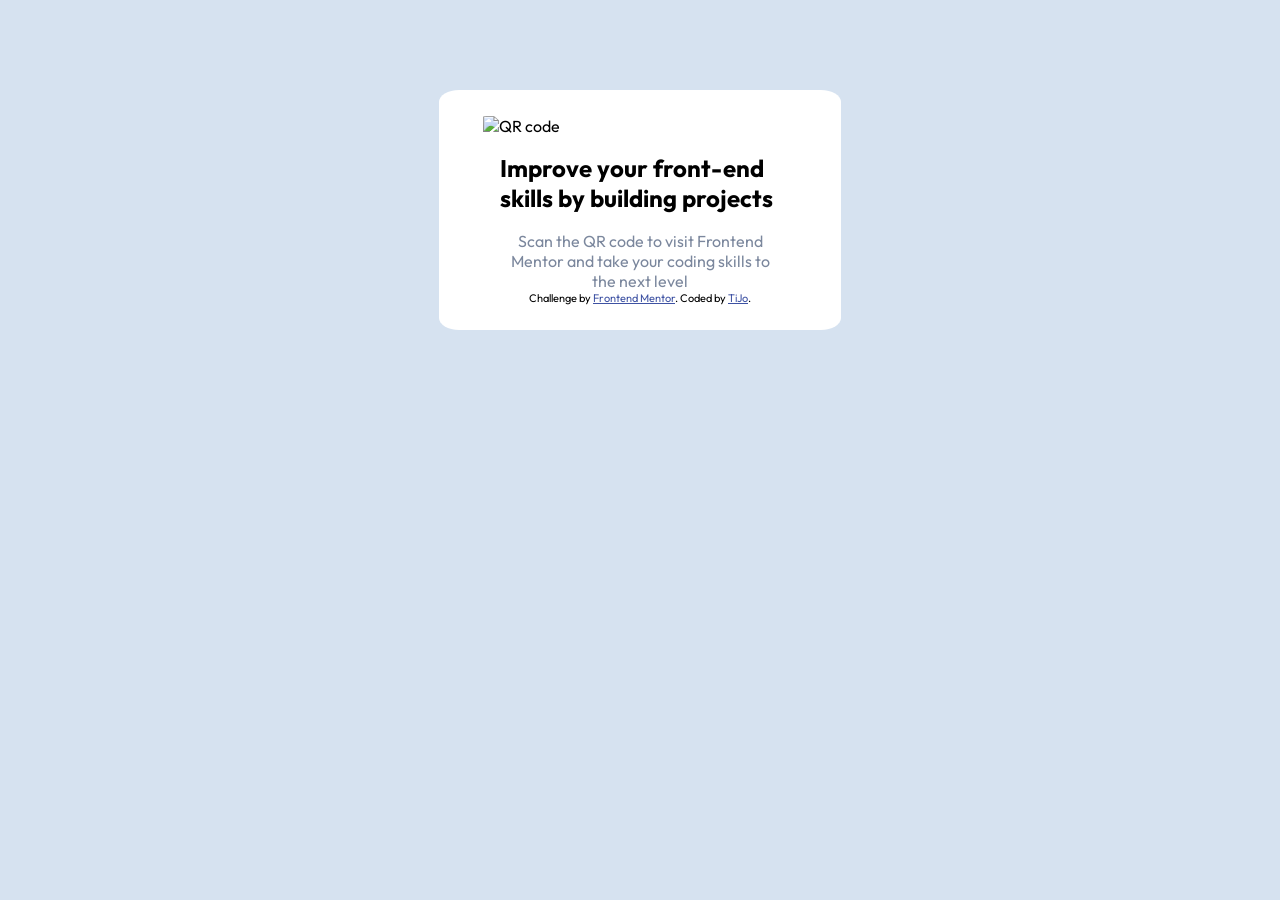
==== index.html @ e2422dc4 "Add files via upload" ====
<!DOCTYPE html>
<html lang="en">
<head>
  <meta charset="UTF-8">
  <meta name="viewport" content="width=device-width, initial-scale=1.0"> <!-- displays site properly based on user's device -->

  <link rel="icon" type="image/png" sizes="32x32" href="./images/favicon-32x32.png">
  <link rel="stylesheet" href="./styles.css">
  <link rel="stylesheet" href="main.css">
  
  <title>Frontend Mentor | QR code component</title>

</head>
<body>
  <main>
    <div class="container">
      <div>
        <img src="./images/image-qr-code.png" alt="QR code">
      </div>
      <h2>
        Improve your front-end skills by building projects
      </h2>
      <p>
        Scan the QR code to visit Frontend Mentor and take your coding skills to the next level
      </p>
      
      <div class="attribution">
        Challenge by <a href="https://www.frontendmentor.io?ref=challenge" target="_blank">Frontend Mentor</a>.
        Coded by <a href="#">TiJo</a>.
      </div>
    </div>
  </main>
</body>
</html>
---- styles.css ----
@import url('https://fonts.googleapis.com/css2?family=Outfit:wght@100..900&display=swap');

*{
    font-family: "Outfit";
    margin: 0;
    padding: 0;
}

body{
    background-color: hsl(212, 45%, 89%);
}

.attribution { font-size: 11px; text-align: center; }
.attribution a { color: hsl(228, 45%, 44%); }
---- main.css ----
.container{
    max-width: 350px;
    margin: 10vh auto;
    background-color: hsl(0, 0%, 100%);
    padding: 2%;
    border-radius: 5%;
}

.container > div{
    max-width: 90%;
    margin: 0 auto;
}

.container img{
    max-width: 100%;
    border-radius: 5%;

}

.container h2{
    max-width: 80%;
    margin: 5% auto;
}

.container p{
    max-width: 80%;
    margin: 0 auto;
    color:  hsl(220, 15%, 55%);
    text-align: center;
}
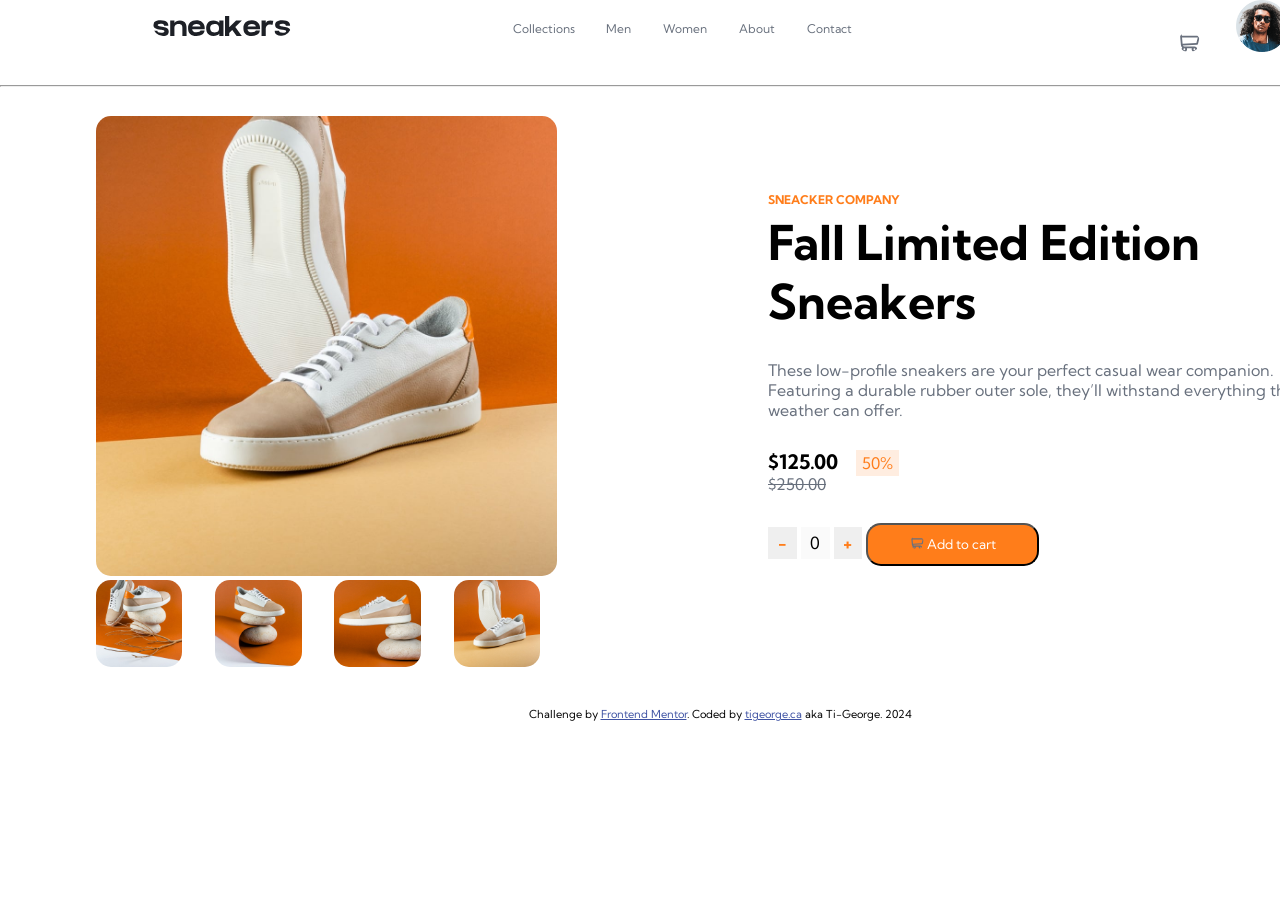
==== commit 1edbc990: "Adding the e-commerce challenge Pushed content manually on a new branch" ====
--- a/index.html
+++ b/index.html
@@ -1,34 +1,138 @@
+<!--ecommerce sneakers page-->
+
 <!DOCTYPE html>
 <html lang="en">
 <head>
   <meta charset="UTF-8">
-  <meta name="viewport" content="width=device-width, initial-scale=1.0"> <!-- displays site properly based on user's device -->
+  <meta name="viewport" content="width=device-width, initial-scale=1.0">    <!-- displays site properly based on user's device -->
+  
+  <link rel="icon" type="image/png" sizes="32x32" href="./images/favicon-32x32.png">    <!--displays icon thumbnail on browser tab-->
+  
+  <title>Frontend Mentor | E-commerce product page</title>
+  
+  <link rel="stylesheet" href="./styles/main.css">
+  <link rel="stylesheet" href="./styles/header.css">
+  <link rel="stylesheet" href="./styles/reset.css">
+  <link rel="stylesheet" href="./styles/footer.css">
+  <link rel="stylesheet" href="./styles/mediaqueries.css">
 
-  <link rel="icon" type="image/png" sizes="32x32" href="./images/favicon-32x32.png">
-  <link rel="stylesheet" href="./styles.css">
-  <link rel="stylesheet" href="main.css">
-  
-  <title>Frontend Mentor | QR code component</title>
+  <link rel="stylesheet" href="./styles/scripts.css">
 
+  <style>
+    @import url('https://fonts.googleapis.com/css2?family=Kumbh+Sans:wght@100..900&display=swap');
+  </style>
 </head>
+
 <body>
+  <header>
+    <div>
+      <div>
+        <!--hamburger menu logo-->
+        <span class="hamburger-menu" onmousedown="topMenuUp()">
+          <svg xmlns="http://www.w3.org/2000/svg" width="32" height="32" fill="currentColor" class="bi bi-list" viewBox="0 0 16 16">
+            <path fill-rule="evenodd" d="M2.5 12a.5.5 0 0 1 .5-.5h10a.5.5 0 0 1 0 1H3a.5.5 0 0 1-.5-.5m0-4a.5.5 0 0 1 .5-.5h10a.5.5 0 0 1 0 1H3a.5.5 0 0 1-.5-.5m0-4a.5.5 0 0 1 .5-.5h10a.5.5 0 0 1 0 1H3a.5.5 0 0 1-.5-.5"/>
+          </svg>
+        </span>
+        
+        <a href="#"><img src="./images/logo.svg" alt="sneakers logo"></a>
+      </div>
+      <nav>
+        <!--x button-->
+        <span onmousedown="topMenuDown()">
+          <svg xmlns="http://www.w3.org/2000/svg" width="16" height="16" fill="currentColor" class="bi bi-x" viewBox="0 0 16 16">
+            <path d="M4.646 4.646a.5.5 0 0 1 .708 0L8 7.293l2.646-2.647a.5.5 0 0 1 .708.708L8.707 8l2.647 2.646a.5.5 0 0 1-.708.708L8 8.707l-2.646 2.647a.5.5 0 0 1-.708-.708L7.293 8 4.646 5.354a.5.5 0 0 1 0-.708"/>
+          </svg>
+        </span>
+        <a href="#">Collections</a>
+        <a href="#">Men</a>
+        <a href="#">Women</a>
+        <a href="#">About</a>
+        <a href="#">Contact</a>
+      </nav>
+    </div>
+
+    <div>
+      <a href="#"><img src="./images/icon-cart.svg" alt="shopping cart"></a>
+      <sup id="cart-qty"></sup>
+      <a href="#" target="_blank"><img src="./images/image-avatar.png" alt="avatar logo" class="avatar"></a>
+    </div>
+    <!--basket box-->
+    <div id="basket-box">
+      <p>cart</p>
+      <hr>
+      <div>
+        <span>your cart is empty.</span>
+      </div>
+      <!--trash can icon-->
+      <span class="trash">
+        <svg xmlns="http://www.w3.org/2000/svg" width="16" height="16" fill="currentColor" class="bi bi-trash" viewBox="0 0 16 16">
+          <path d="M5.5 5.5A.5.5 0 0 1 6 6v6a.5.5 0 0 1-1 0V6a.5.5 0 0 1 .5-.5m2.5 0a.5.5 0 0 1 .5.5v6a.5.5 0 0 1-1 0V6a.5.5 0 0 1 .5-.5m3 .5a.5.5 0 0 0-1 0v6a.5.5 0 0 0 1 0z"/>
+          <path d="M14.5 3a1 1 0 0 1-1 1H13v9a2 2 0 0 1-2 2H5a2 2 0 0 1-2-2V4h-.5a1 1 0 0 1-1-1V2a1 1 0 0 1 1-1H6a1 1 0 0 1 1-1h2a1 1 0 0 1 1 1h3.5a1 1 0 0 1 1 1zM4.118 4 4 4.059V13a1 1 0 0 0 1 1h6a1 1 0 0 0 1-1V4.059L11.882 4zM2.5 3h11V2h-11z"/>
+        </svg>
+      </span>
+    </div>
+  </header>
+
+  <hr>
+
   <main>
-    <div class="container">
-      <div>
-        <img src="./images/image-qr-code.png" alt="QR code">
+    <aside>
+      <div class="main-img">
+        <a href="#"><img src="./images/image-product-1.jpg" alt="main sneaker image" id="main-sneaker-img"></a>
       </div>
-      <h2>
-        Improve your front-end skills by building projects
-      </h2>
-      <p>
-        Scan the QR code to visit Frontend Mentor and take your coding skills to the next level
-      </p>
-      
-      <div class="attribution">
-        Challenge by <a href="https://www.frontendmentor.io?ref=challenge" target="_blank">Frontend Mentor</a>.
-        Coded by <a href="#">TiJo</a>.
+      <div class="thumbnail-img">
+        <a href="#"><img src="./images/image-product-2.jpg" alt="small thumbnail shoes 1"></a>
+        <a href="#"><img src="./images/image-product-3.jpg" alt="small thumbnail shoes 2"></a>
+        <a href="#"><img src="./images/image-product-4.jpg" alt="small thumbnail shoes 3"></a>
+        <a href="#"><img src="./images/image-product-1.jpg" alt="small thumbnail shoes 4"></a>
+      </div>
+    </aside>
+
+    <!--light box-->
+    <div class="lightbox">
+      <span class="close">&times;</span>
+      <img alt="">
+      <div class="arrows">
+        <a id="previous" onclick="moveSlide(-1)"><=</a>
+        <a id="next" onclick="moveSlide(1)">=></a>
       </div>
     </div>
+
+    <article>
+      <div>
+        <span class="bold">SNEACKER COMPANY</span>
+        <h2>Fall Limited Edition Sneakers</h2>
+        <p>
+          These low-profile sneakers are your perfect casual wear companion. Featuring a
+          durable rubber outer sole, they’ll withstand everything the weather can offer.
+        </p>
+        <div>
+          <span>
+            <span class="bold big-price">$125.00</span>
+            <span class="discount-bckground">50%</span>
+          </span>
+          <br>
+          <span class="crossed">$250.00</span>
+        </div>
+      </div>
+
+      <div>
+        <input type="button" value=" - " class="bold">
+        <input type="button" value="0" disabled style="color: black;">
+        <input type="button" value=" + " class="bold">
+        
+        <button class="addToCart"><a href="#"><img src="./images/icon-cart.svg" alt="shopping cart"> Add to cart</a></button>
+      </div>
+    </article>
   </main>
+  
+  <footer>
+    <div class="attribution">
+      Challenge by <a href="https://www.frontendmentor.io?ref=challenge" target="_blank">Frontend Mentor</a>.
+      Coded by <a href="https://www.tigeorge.ca" target="_blank">tigeorge.ca</a> aka Ti-George. 2024
+    </div>
+  </footer>
+
+  <script src="./scripts/index.js"></script>
 </body>
 </html>
--- a/styles/main.css
+++ b/styles/main.css
@@ -0,0 +1,164 @@
+main{
+    display: flex;
+    justify-content: space-evenly;
+}
+
+aside, article{
+    width: 40%;
+}
+
+/************************************************/
+/******** Shoes Styles **************************
+***********************************************/
+img{
+    border-radius: var(--border);
+}
+
+.main-img img{
+    width: 80%;
+}
+
+.thumbnail-img img{
+    width: 15%;
+    margin-right: 5%;
+}
+
+/**********************************************
+************* Text ***************************
+********************************************/
+article{
+    margin-top: 5%;
+}
+
+article > div > span:nth-child(1){
+    color: var(--orange);
+    font-size: .75em;
+}
+
+article div h2{
+    margin-top: 1%;
+    font-size: 3em;
+}
+
+article div p{
+    color: var(--grayish);
+    margin-top: 5%;
+}
+
+article > div:nth-child(1) > div{
+    margin-top: 5%;
+}
+
+article > div:nth-child(2){
+    margin-top: 5%;
+}
+
+.big-price{
+    font-size: 1.25em;
+}
+
+.discount-bckground{
+    background-color: var(--pale-orange);
+    color: var(--orange);
+    padding: .5% 1%;
+    margin-left: 2.5%;
+}
+
+.crossed{
+    text-decoration: line-through;
+    color: var(--grayish);
+}
+
+/*******************************************
+************ Cart Styles ******************
+********************************************/
+.addToCart{
+    width: 30%;
+    padding: 2%;
+    background-color: var(--orange);
+    color: #fff;
+    border-radius: var(--border);
+}
+
+.addToCart a{
+    color: #fff;
+    text-decoration: none;    
+}
+
+.addToCart:hover{
+    opacity: .8;
+    text-decoration: underline;
+}
+
+.addToCart img{
+    width: 10%;
+    color: #fff;
+}
+
+.trash:hover{
+    cursor: pointer;
+    color: red;
+}
+
+input[type="button"]{
+    width: 5%;
+    padding: 1%;
+    color: var(--orange);
+    border: none;
+    font-size: 105%;
+}
+
+/**********************************
+************* Modal ***************
+*************************************/
+.lightbox{
+    display: none;
+    position: absolute;
+    top: 0;
+    left: 0;
+    width: 100%;
+    height: 100%;
+    z-index: 1;
+    background-color: rgba(0,0,0,.85); /* opacity background */
+}
+
+.lightbox img{
+    width: 600px;
+    height: 600px;
+    display: block;
+    margin: 5% auto;
+}
+
+.arrows{
+    cursor: pointer;
+    position: absolute;
+    bottom: 50%;
+    color: red;
+    font-weight: bold;
+    font-size: 3em;
+    margin: auto 15%;
+}
+
+#previous, #next{
+    position: relative;
+}
+
+#previous{
+    left: 100%;
+}
+
+#next{
+    left: 700%;
+}
+
+.close{
+    font-size: 3em;
+    color: var(--grayish);
+    position: absolute;
+    right: 25%;
+}
+
+.close:hover{
+    cursor: pointer;
+    color: var(--orange);
+}
--- a/styles/header.css
+++ b/styles/header.css
@@ -0,0 +1,92 @@
+header{
+    display: flex;
+    justify-content: space-around;
+}
+
+.hamburger-menu{
+    display: none;
+}
+
+header div:nth-child(1){
+    width: 50%;
+    display: flex;
+    align-items: center;
+}
+
+header > div > div > img{
+    height: 1.15em;
+}
+
+header div nav{
+    display: flex;
+    gap: 15%;
+}
+
+header div nav span{
+    display: none;
+}
+
+header div nav a{
+    text-decoration: none;
+    color: var(--grayish);
+    font-size: .75em;
+}
+
+header div nav a:hover{
+    text-decoration: underline;
+}
+
+#cart-qty{
+    color: var(--pale-orange);
+    background-color: var(--orange);
+    border-radius: 50%;
+    font-size: .75em;
+    padding: .5em;
+    display: none;
+}
+
+.avatar{
+    height: 3.25em;
+    width: 3.25em;
+    margin-left: 2em;
+}
+
+#basket-box{
+    display: none;
+    width: 350px;
+    height: 200px;
+    position: absolute;
+    top: 4em;
+    right: 10em;
+    border-radius: 5px;
+    box-shadow: -10px 10px 50px 5px #999;
+    background-color: #fff;
+}
+
+#basket-box p:first-child{
+    margin: 10px 0;
+    padding-left: 1em;
+}
+
+#basket-box div span{
+    color: var(--grayish);
+    top: 50px;
+    left: 50px;
+    position: relative;
+    display: flex;
+    gap: 1%;
+    font-size: .9em;
+    flex-wrap: wrap;
+}
+
+#basket-box .trash{
+    color: var(--grayish);
+    display: none;
+    position: relative;
+    right: -300px;
+    top: -25px;
+}
+
+hr{
+    margin: 2% 0;
+}
--- a/styles/footer.css
+++ b/styles/footer.css
@@ -0,0 +1,11 @@
+footer{
+    margin: 2.5%;
+}
+
+.attribution{ 
+    font-size: 11px; text-align: center; 
+}
+
+.attribution a{
+    color: hsl(228, 45%, 44%); 
+}
--- a/styles/mediaqueries.css
+++ b/styles/mediaqueries.css
@@ -0,0 +1,84 @@
+@media (max-width: 550px){
+    body{
+        width: 99%;
+    }
+
+    /***********************************
+    *********** header *****************
+    *************************************/
+    .hamburger-menu{
+        display: inline;
+        margin-right: 15%;
+    }
+
+    header div nav{
+        display: none;
+    }
+
+    /*************************************
+    ********** main **********************
+    **************************************/
+    main{
+        flex-direction: column;
+    }
+
+    main aside{
+        width: 100%;
+    }
+
+    main article{
+        width: 75%;
+        margin: 2% auto;
+    }
+
+    main aside div.main-img img{
+        width: 100%;
+        border-radius: 0;
+    }
+
+    main aside div.thumbnail-img{
+        display: none;
+    }
+
+    article div h2{
+        font-size: 2em;
+    }
+
+    article div p{
+        font-size: 1.15em;
+    }
+
+    article div div{
+        display: flex;
+        justify-content: space-between;
+    }
+    
+    article div div span:nth-child(1){
+        display: flex;
+    }
+
+    span.big-price{
+        margin-right: 15%;
+    }
+
+    article div div br{
+        display: none;
+    }
+
+    article > div:nth-child(2){
+        width: 80%;
+        margin: 5% auto;
+        text-align: center;
+    }
+
+    article > div:nth-child(2) > input[type="button"]{
+        width: 30%;
+        /*margin: 0%;*/
+    }
+
+    button.addToCart{
+        display: block;
+        width: 100%;
+        margin: 5% auto;
+    }
+}
--- a/styles/scripts.css
+++ b/styles/scripts.css
@@ -0,0 +1,41 @@
+/**********************************
+******* Shoes thumbnail ************
+***********************************/
+.active-thumbnail{
+    border: solid 3px var(--orange);
+    opacity: .5;
+}
+
+/***********************************
+******** Top Nav Menu **************
+************************************/
+.top-menu-display{
+    display: block;
+    position: absolute;
+    top: 0;
+    left: 0;
+    background-color: #fff;
+    display: flex;
+    flex-direction: column;
+    width: 40%;
+    gap: 2em;
+    font-size: 1.5em;
+    padding-left: 1em;
+}
+
+/***********************************
+*********** Basket Box ************* 
+***********************************/
+#basket-box img{
+    width: 50px;
+    height: 50px;
+}
+
+.basket-box-btn{
+    text-align: center;
+    margin: 2% auto;
+}
+
+.basket-box-btn:hover{
+    cursor: pointer;
+}
